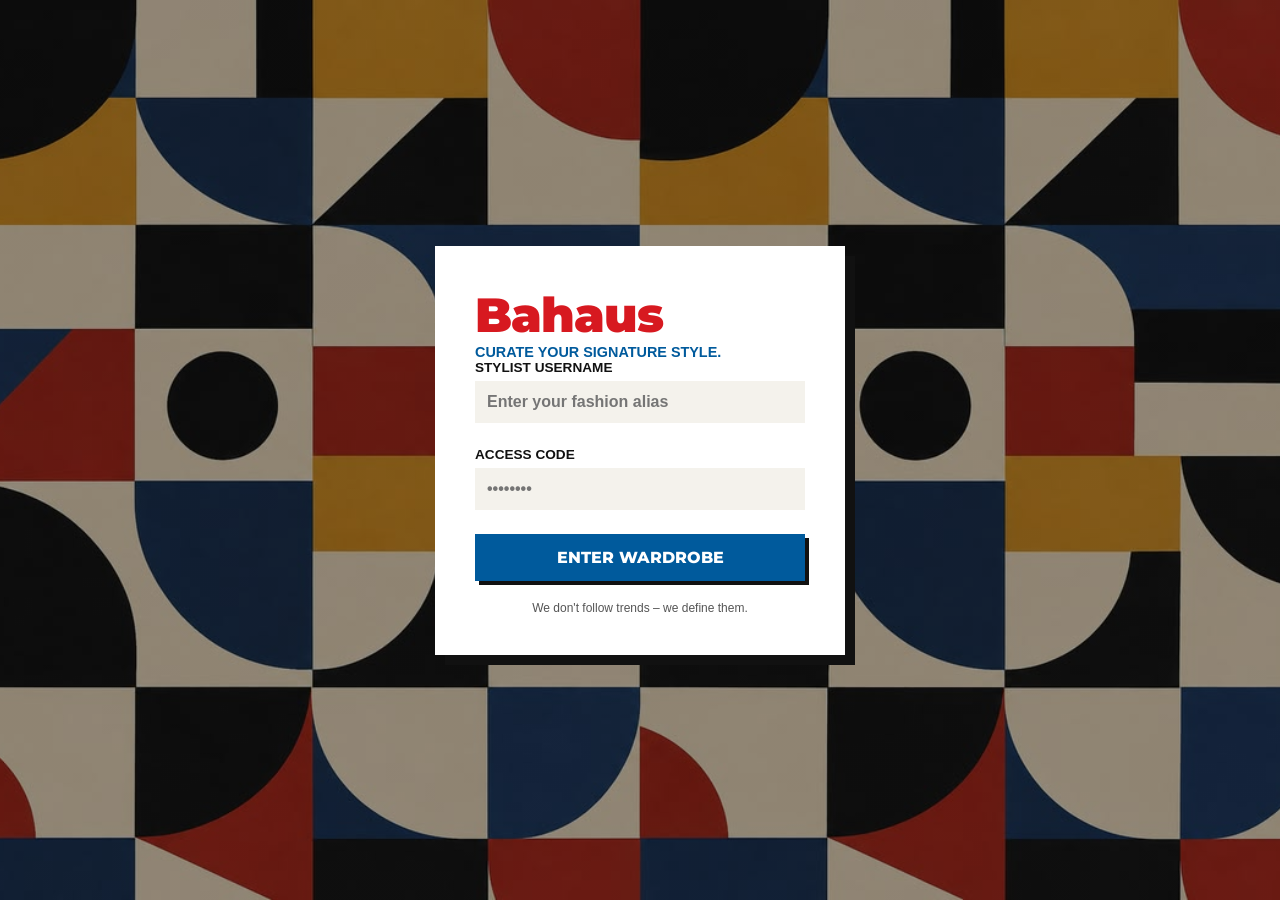
==== Lumiere-E-Wardrobe/index.html @ 83a55495 "Upload Project Files" ====
<!DOCTYPE html>
<html lang="en">
<head>
    <meta charset="UTF-8">
    <meta name="viewport" content="width=device-width, initial-scale=1.0">
    <title>Bauhaus | Login</title>
    <link href="https://fonts.googleapis.com/css2?family=Montserrat:wght@400;700;900&display=swap" rel="stylesheet">
    <link rel="stylesheet" href="style.css">
</head>
<body class="login-body">
    <div class="auth-container">
        <div class="auth-card">
            <div class="brand-header">
                <h1>Bahaus</h1>
                <p>Curate Your Signature Style.</p>
            </div>
            
            <form id="loginForm" novalidate>
                <div class="input-group">
                    <label for="username">Stylist Username</label>
                    <input type="text" id="username" placeholder="Enter your fashion alias" required>
                    <span class="error-msg" id="userError"></span>
                </div>
                
                <div class="input-group">
                    <label for="password">Access Code</label>
                    <input type="password" id="password" placeholder="••••••••" required>
                    <span class="error-msg" id="passError"></span>
                </div>

                <button type="submit" class="btn-primary">Enter Wardrobe</button>
                <p class="form-footer">We don't follow trends – we define them.</p>
            </form>
        </div>
    </div>

    <script src="auth.js"></script>
</body>
</html>
---- Lumiere-E-Wardrobe/style.css ----
/* --- BAUHAUS DESIGN & PALETTE --- */
:root {
    --bh-red: #D71920;
    --bh-blue: #005A9C;
    --bh-yellow: #FFD100;
    --bh-black: #111111;
    --bh-cream: #F4F2EC;
    --bh-white: #FFFFFF;
    --font-heading: 'Montserrat', sans-serif;
    --font-body: 'Segoe UI', Roboto, sans-serif;
}

* {
    box-sizing: border-box;
    margin: 0;
    padding: 0;
}

/* Login Page */
.login-body {
    font-family: var(--font-body);
    background-image: linear-gradient(rgba(0, 0, 0, 0.4), rgba(0, 0, 0, 0.4)), url('auth_bg.jpg');
    background-size: cover;
    background-position: center;
    background-repeat: no-repeat;
    background-attachment: fixed;
    display: flex;
    justify-content: center;
    align-items: center;
    min-height: 100vh;
}

body {
    font-family: var(--font-body);
    background-color: var(--bh-cream);
    color: var(--bh-black);
    display: flex;
    min-height: 100vh;
}

/* --- AUTH PAGE STYLING --- */
.auth-container {
    width: 100%;
    max-width: 450px;
    margin: auto;
    padding: 20px;
}

.auth-card {
    background: var(--bh-white);
    padding: 40px;
    border: none; 
    box-shadow: 10px 10px 0px var(--bh-black);
}

.brand-header h1 {
    font-family: var(--font-heading);
    font-size: 3rem;
    color: var(--bh-red);
    font-weight: 900;
    letter-spacing: -1px;
}

.brand-header p {
    font-size: 0.9rem;
    color: var(--bh-blue);
    font-weight: 700;
    text-transform: uppercase;
}

.input-group {
    margin-bottom: 20px;
    display: flex;
    flex-direction: column;
}

.input-group label {
    font-size: 0.85rem;
    font-weight: 800;
    margin-bottom: 6px;
    color: var(--bh-black);
    text-transform: uppercase;
}

.input-group input, .input-group select {
    padding: 12px;
    border: none; 
    background-color: var(--bh-cream);
    font-family: var(--font-body);
    font-size: 1rem;
    font-weight: 600;
}

.input-group input:focus, .input-group select:focus {
    outline: 3px solid var(--bh-blue);
    background-color: var(--bh-white);
}

.error-msg {
    color: var(--bh-red);
    font-size: 0.75rem;
    margin-top: 4px;
    font-weight: 700;
}

.btn-primary {
    width: 100%;
    padding: 14px;
    background-color: var(--bh-blue);
    color: var(--bh-white);
    border: none; 
    font-family: var(--font-heading);
    font-size: 1rem;
    font-weight: 800;
    cursor: pointer;
    text-transform: uppercase;
    box-shadow: 4px 4px 0px var(--bh-black);
    transition: transform 0.1s ease, box-shadow 0.1s ease;
}

.btn-primary:hover {
    background-color: var(--bh-red);
}

.btn-primary:active {
    transform: translate(2px, 2px);
    box-shadow: 2px 2px 0px var(--bh-black);
}

.form-footer {
    text-align: center;
    margin-top: 20px;
    font-size: 0.75rem;
    color: #555;
}

/* --- DASHBOARD & SPA LAYOUT --- */
.app-body {
    display: flex;
    justify-content: flex-start;
    align-items: flex-start;
    background-color: var(--bh-cream);
    min-height: 100vh;
    width: 100%;
}

.sidebar {
    width: 260px;
    height: 100vh;
    background-color: var(--bh-black);
    color: var(--bh-white);
    padding: 30px 20px;
    position: fixed;
    top: 0;
    left: 0;
    z-index: 1000;
}

.sidebar-brand h1 {
    color: var(--bh-yellow);
    font-size: 2.2rem;
}

.sidebar-brand p {
    color: var(--bh-cream);
}

.nav-links {
    list-style: none;
    margin-top: 30px;
}

.nav-links li {
    margin-bottom: 12px;
}

.nav-btn {
    width: 100%;
    background: transparent;
    color: var(--bh-cream);
    border: none; 
    padding: 12px 15px;
    text-align: left;
    font-family: var(--font-heading);
    font-size: 0.95rem;
    font-weight: 700;
    cursor: pointer;
    transition: background 0.2s;
}

.nav-btn:hover {
    background-color: var(--bh-red);
    color: var(--bh-white);
}

.nav-btn.active {
    background-color: var(--bh-yellow);
    color: var(--bh-black);
}

.btn-logout {
    margin-top: 30px;
    color: var(--bh-red);
}

.content-area {
    margin-left: 260px;
    padding: 40px;
    width: calc(100% - 260px);
    min-height: 100vh;
}

.app-section {
    display: none;
    animation: fadeIn 0.3s ease;
}

.app-section.active-sec {
    display: block;
}

.section-title {
    font-family: var(--font-heading);
    font-size: 2.5rem;
    font-weight: 900;
    color: var(--bh-black);
    margin-bottom: 30px;
    text-transform: uppercase;
    border-bottom: 5px solid var(--bh-blue);
    padding-bottom: 10px;
}

/* --- DASHBOARD KPIs --- */
.kpi-grid {
    display: grid;
    grid-template-columns: repeat(auto-fit, minmax(220px, 1fr));
    gap: 20px;
}

.kpi-card {
    background: var(--bh-white);
    padding: 25px;
    border: none; 
    box-shadow: 6px 6px 0px var(--bh-black);
}

.kpi-card:nth-child(1) { border-top: 8px solid var(--bh-red); }
.kpi-card:nth-child(2) { border-top: 8px solid var(--bh-blue); }
.kpi-card:nth-child(3) { border-top: 8px solid var(--bh-yellow); }
.kpi-card:nth-child(4) { border-top: 8px solid var(--bh-black); }

.kpi-card h3 {
    font-size: 0.85rem;
    text-transform: uppercase;
    color: #666;
    margin-bottom: 10px;
    font-weight: 800;
}

.kpi-card p {
    font-size: 2rem;
    font-weight: 900;
    color: var(--bh-black);
}

/* --- WARDROBE CABINET --- */
.wardrobe-cabinet-container {
    display: flex;
    justify-content: center;
    margin-top: 20px;
}

.wardrobe-closet {
    width: 100%;
    max-width: 800px;
    background: #332211;
    border: none; 
    box-shadow: 12px 12px 0px var(--bh-black);
    padding: 30px;
    position: relative;
    min-height: 500px;
}

.closet-header {
    text-align: center;
    color: var(--bh-cream);
    margin-bottom: 20px;
    font-family: var(--font-heading);
    font-weight: 800;
    letter-spacing: 2px;
}

.closet-interior {
    background: var(--bh-cream);
    padding: 25px;
    min-height: 400px;
    box-shadow: inset 0 0 20px rgba(0,0,0,0.2);
    display: grid;
    grid-template-columns: repeat(auto-fill, minmax(140px, 1fr));
    gap: 20px;
    align-content: start;
}

.closet-item-card {
    background: var(--bh-white);
    border: none; 
    box-shadow: 4px 4px 0px var(--bh-black);
    padding: 10px;
    text-align: center;
    cursor: pointer;
    transition: transform 0.2s;
}

.closet-item-card:hover {
    transform: translateY(-5px) scale(1.03);
    background: var(--bh-yellow);
}

.closet-item-card img {
    width: 100%;
    height: 100px;
    object-fit: cover;
    margin-bottom: 8px;
}

.closet-item-card h4 {
    font-size: 0.85rem;
    font-weight: 800;
    white-space: nowrap;
    overflow: hidden;
    text-overflow: ellipsis;
}

.closet-item-card span {
    font-size: 0.7rem;
    color: #555;
    text-transform: uppercase;
}

.item-modal {
    position: fixed;
    top: 0; left: 0; width: 100%; height: 100%;
    background: rgba(0,0,0,0.7);
    display: none;
    justify-content: center;
    align-items: center;
    z-index: 2000;
}

.modal-content {
    background: var(--bh-white);
    padding: 35px;
    max-width: 400px;
    width: 90%;
    border: none; 
    box-shadow: 10px 10px 0px var(--bh-blue);
    text-align: center;
    position: relative;
}

.modal-content img {
    width: 100%;
    height: 220px;
    object-fit: cover;
    margin-bottom: 20px;
    box-shadow: 4px 4px 0px var(--bh-black);
}

.modal-close {
    position: absolute;
    top: 15px; right: 20px;
    font-size: 1.5rem;
    font-weight: 900;
    cursor: pointer;
    color: var(--bh-red);
}

/* --- ADD PIECE FORM --- */
.form-card {
    background: var(--bh-white);
    padding: 35px;
    border: none; 
    box-shadow: 8px 8px 0px var(--bh-black);
    max-width: 650px;
}

.input-row {
    display: flex;
    gap: 15px;
    flex-wrap: wrap;
}

.input-row .input-group {
    flex: 1;
    min-width: 180px;
}

/* --- STYLE SUGGESTER & MANNEQUIN --- */
.suggester-layout {
    display: grid;
    grid-template-columns: 1fr 1fr;
    gap: 30px;
}

@media(max-width: 900px) {
    .suggester-layout { grid-template-columns: 1fr; }
}

.suggester-card {
    background: var(--bh-white);
    padding: 30px;
    border: none; 
    box-shadow: 8px 8px 0px var(--bh-black);
}

.mannequin-stage {
    background: var(--bh-white);
    border: none; 
    box-shadow: 8px 8px 0px var(--bh-black);
    padding: 30px;
    display: flex;
    flex-direction: column;
    align-items: center;
    justify-content: center;
    position: relative;
    min-height: 480px;
}

.mannequin-container {
    width: 140px;
    height: 320px;
    position: relative;
    transform-style: preserve-3d;
    transition: transform 0.5s ease;
    display: flex;
    flex-direction: column;
    align-items: center;
    margin: 15px 0;
}

/* Mannequin Anatomy (Head, Torso, Arms, Legs, Shoes) */
.mannequin-head {
    width: 36px; height: 40px; background: var(--bh-black); border-radius: 50% 50% 0 0; margin-bottom: 4px;
}

.mannequin-torso-area {
    display: flex;
    align-items: center;
    position: relative;
}

.mannequin-torso {
    width: 80px; height: 110px; background: var(--bh-blue); position: relative; display: flex; justify-content: center; align-items: center;
    box-shadow: 3px 3px 0px rgba(0,0,0,0.15);
}

.mannequin-arm {
    width: 16px; height: 95px; background: var(--bh-black); position: absolute; top: 0;
}
.left-arm { left: -20px; }
.right-arm { right: -20px; }

.mannequin-legs {
    display: flex; gap: 8px; margin-top: 4px; position: relative;
}
.mannequin-leg {
    width: 32px; height: 85px; background: var(--bh-red); position: relative;
}

.mannequin-shoes-area {
    position: relative;
    margin-top: 4px;
    height: 20px;
    display: flex;
    justify-content: center;
}

.outfit-layer {
    position: absolute;
    font-size: 0.65rem;
    font-weight: 800;
    color: var(--bh-white);
    background: rgba(17, 17, 17, 0.9);
    padding: 3px 6px;
    text-align: center;
    width: 110px;
    overflow: hidden;
    text-overflow: ellipsis;
    white-space: nowrap;
    z-index: 10;
}

.layer-top { top: 35px; left: -15px; }
.layer-bottom { top: 25px; left: -10px; }
.layer-shoes { top: -2px; left: -35px; }

.rotate-controls {
    margin-top: 20px;
    display: flex;
    gap: 10px;
    z-index: 20;
}

.btn-rotate {
    background: var(--bh-yellow);
    color: var(--bh-black);
    border: none; 
    padding: 8px 16px;
    font-weight: 800;
    cursor: pointer;
    box-shadow: 3px 3px 0px var(--bh-black);
}
.btn-rotate:hover { background: var(--bh-red); color: var(--bh-white); }

/* --- PROFILE SECTION --- */
.profile-card {
    background: var(--bh-white);
    padding: 35px;
    border: none; /* NO BORDER */
    box-shadow: 8px 8px 0px var(--bh-black);
    max-width: 700px;
}

.profile-details-grid {
    display: grid;
    grid-template-columns: 1fr 1fr;
    gap: 20px;
    margin-top: 20px;
}

.profile-item {
    background: var(--bh-cream);
    padding: 15px;
    border: none; 
}

.profile-item label {
    font-size: 0.75rem;
    font-weight: 800;
    text-transform: uppercase;
    color: var(--bh-blue);
    display: block;
    margin-bottom: 5px;
}

.profile-item span {
    font-size: 1.1rem;
    font-weight: 700;
    color: var(--bh-black);
}

.btn-danger {
    background-color: var(--bh-red);
    color: var(--bh-white);
    border: none; 
    padding: 12px 20px;
    font-weight: 800;
    cursor: pointer;
    text-transform: uppercase;
    box-shadow: 4px 4px 0px var(--bh-black);
    margin-top: 25px;
}

@keyframes fadeIn {
    from { opacity: 0; transform: translateY(10px); }
    to { opacity: 1; transform: translateY(0); }
}
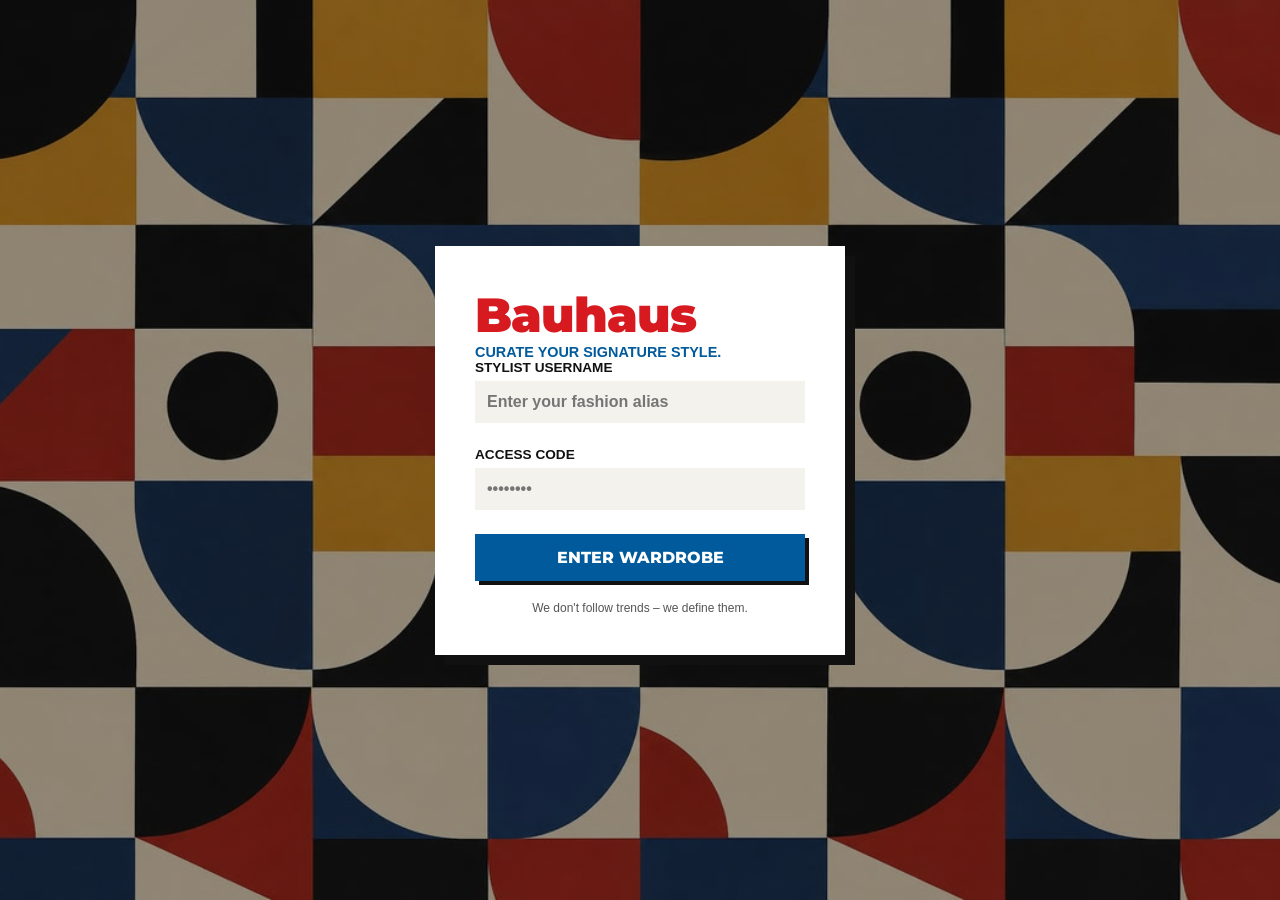
==== commit 357c65ce: "Update index.html" ====
--- a/Lumiere-E-Wardrobe/index.html
+++ b/Lumiere-E-Wardrobe/index.html
@@ -11,7 +11,7 @@
     <div class="auth-container">
         <div class="auth-card">
             <div class="brand-header">
-                <h1>Bahaus</h1>
+                <h1>Bauhaus</h1>
                 <p>Curate Your Signature Style.</p>
             </div>
             
@@ -36,4 +36,4 @@
 
     <script src="auth.js"></script>
 </body>
-</html>+</html>
